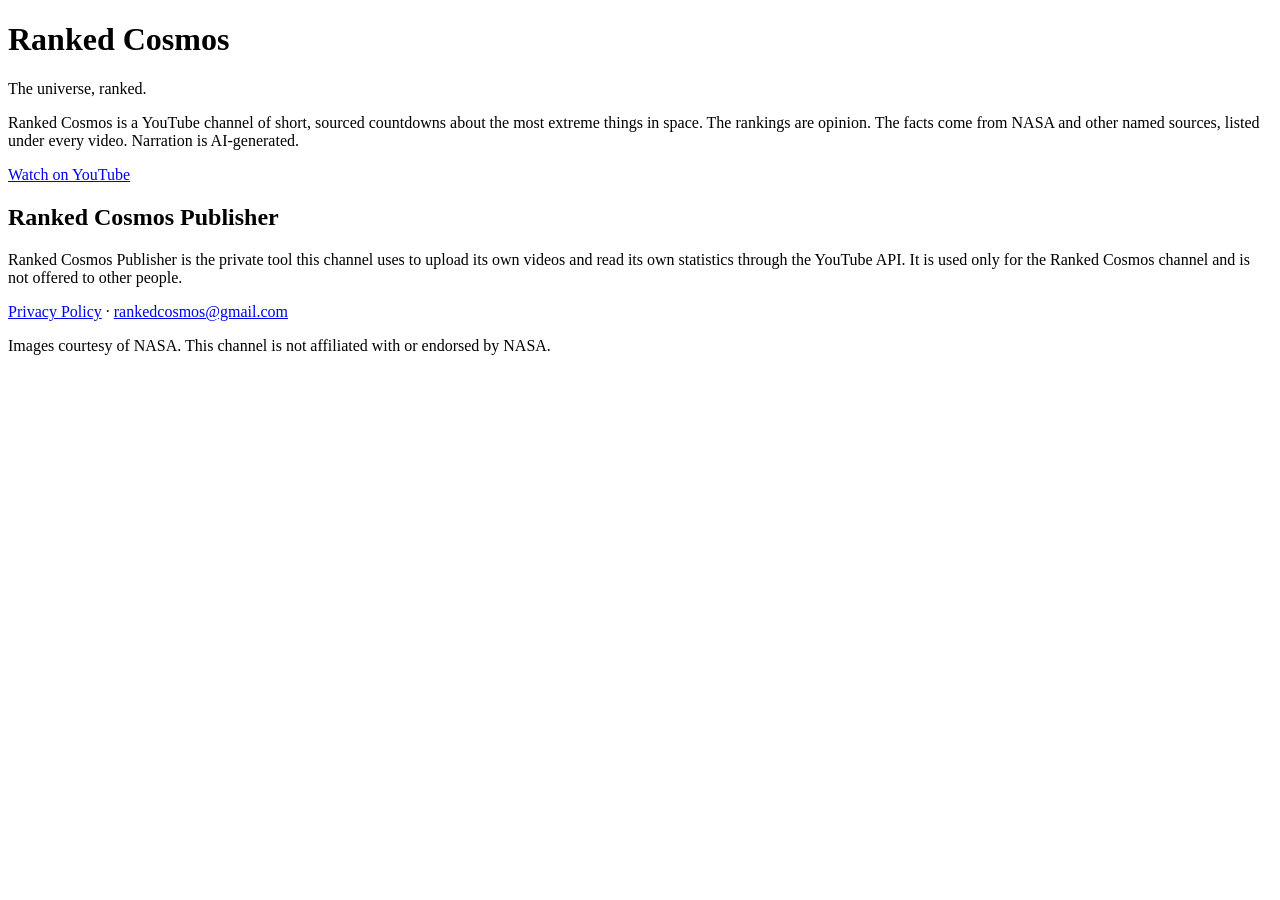
==== index.html @ f8994cd3 "Create index.html" ====
<!doctype html>
<html lang="en">
<head>
<meta charset="utf-8">
<meta name="viewport" content="width=device-width, initial-scale=1">
<title>Ranked Cosmos</title>
<meta name="description" content="Ranked Cosmos: short, sourced countdowns of the most extreme things in space.">
<link rel="stylesheet" href="style.css">
</head>
<body>
<main>
  <h1>Ranked <span>Cosmos</span></h1>
  <p class="lead">The universe, ranked.</p>
  <p>Ranked Cosmos is a YouTube channel of short, sourced countdowns about the most extreme things in space. The rankings are opinion. The facts come from NASA and other named sources, listed under every video. Narration is AI-generated.</p>
  <p><a class="button" href="https://www.youtube.com/@RankedCosmos">Watch on YouTube</a></p>
  <h2>Ranked Cosmos Publisher</h2>
  <p>Ranked Cosmos Publisher is the private tool this channel uses to upload its own videos and read its own statistics through the YouTube API. It is used only for the Ranked Cosmos channel and is not offered to other people.</p>
  <p class="links"><a href="privacy.html">Privacy Policy</a> · <a href="mailto:rankedcosmos@gmail.com">rankedcosmos@gmail.com</a></p>
  <p class="note">Images courtesy of NASA. This channel is not affiliated with or endorsed by NASA.</p>
</main>
</body>
</html>
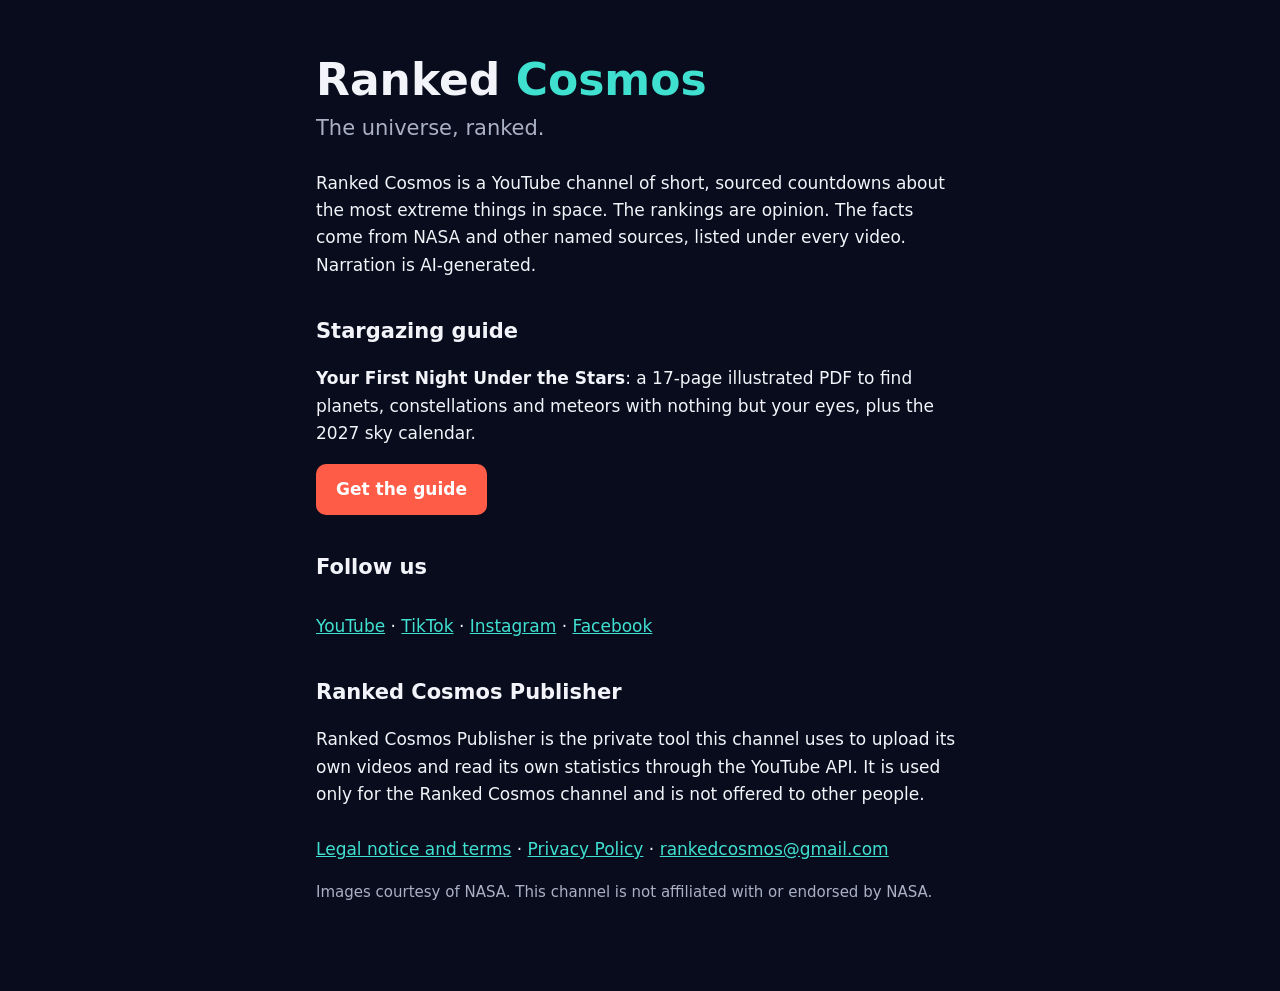
==== commit 2fc2e2b8: "Add files via upload" ====
--- a/index.html
+++ b/index.html
@@ -12,10 +12,14 @@
   <h1>Ranked <span>Cosmos</span></h1>
   <p class="lead">The universe, ranked.</p>
   <p>Ranked Cosmos is a YouTube channel of short, sourced countdowns about the most extreme things in space. The rankings are opinion. The facts come from NASA and other named sources, listed under every video. Narration is AI-generated.</p>
-  <p><a class="button" href="https://www.youtube.com/@RankedCosmos">Watch on YouTube</a></p>
+  <h2>Stargazing guide</h2>
+  <p><b>Your First Night Under the Stars</b>: a 17-page illustrated PDF to find planets, constellations and meteors with nothing but your eyes, plus the 2027 sky calendar.</p>
+  <p><a class="button" href="guide/">Get the guide</a></p>
+  <h2>Follow us</h2>
+  <p class="links"><a href="https://www.youtube.com/@RankedCosmos">YouTube</a> · <a href="https://www.tiktok.com/@rankedcosmos">TikTok</a> · <a href="https://www.instagram.com/rankedcosmos/">Instagram</a> · <a href="https://www.facebook.com/profile.php?id=61596523163084">Facebook</a></p>
   <h2>Ranked Cosmos Publisher</h2>
   <p>Ranked Cosmos Publisher is the private tool this channel uses to upload its own videos and read its own statistics through the YouTube API. It is used only for the Ranked Cosmos channel and is not offered to other people.</p>
-  <p class="links"><a href="privacy.html">Privacy Policy</a> · <a href="mailto:rankedcosmos@gmail.com">rankedcosmos@gmail.com</a></p>
+  <p class="links"><a href="guide/legal.html">Legal notice and terms</a> · <a href="privacy.html">Privacy Policy</a> · <a href="mailto:rankedcosmos@gmail.com">rankedcosmos@gmail.com</a></p>
   <p class="note">Images courtesy of NASA. This channel is not affiliated with or endorsed by NASA.</p>
 </main>
 </body>
--- a/style.css
+++ b/style.css
@@ -0,0 +1,12 @@
+:root { --bg: #090c1c; --text: #f2f4fa; --muted: #aab1c5; --accent: #40e0d0; --hot: #ff5c48; }
+* { box-sizing: border-box; }
+body { margin: 0; background: var(--bg); color: var(--text); font: 17px/1.6 system-ui, -apple-system, "Segoe UI", Roboto, sans-serif; }
+main { max-width: 680px; margin: 0 auto; padding: 56px 16px 72px; }
+h1 { margin: 0 0 8px; font-size: 44px; line-height: 1.1; }
+h1 span { color: var(--accent); }
+h2 { margin: 36px 0 8px; font-size: 21px; }
+a { color: var(--accent); }
+.lead { margin: 0 0 24px; font-size: 21px; color: var(--muted); }
+.button { display: inline-block; padding: 12px 20px; border-radius: 10px; background: var(--hot); color: #fff; font-weight: 600; text-decoration: none; }
+.links { margin-top: 28px; }
+.note { color: var(--muted); font-size: 15px; }
